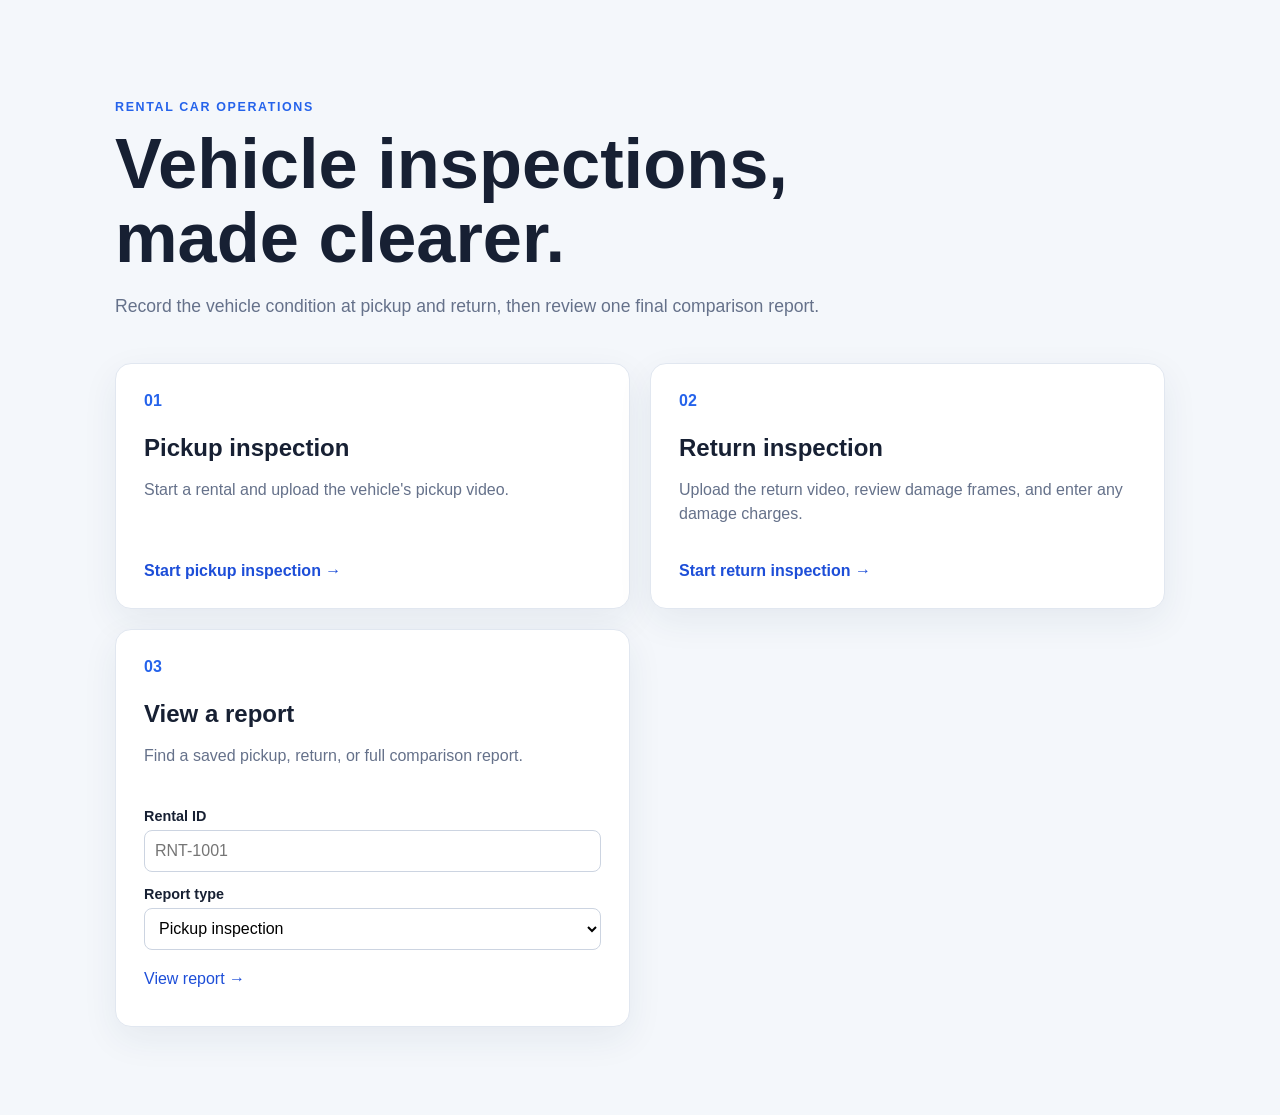
==== templates/index.html @ 2e34ddf4 "Add rental inspection web workflow Co-authored-by: Copilot <223556219+Copilot@users.noreply.github.c" ====
<!doctype html>
<html lang="en">
<head>
  <meta charset="utf-8">
  <meta name="viewport" content="width=device-width, initial-scale=1">
  <title>Rental Car Inspection</title>
  <link rel="stylesheet" href="/style/landing.css">
</head>
<body>
  <main class="landing">
    <header class="hero">
      <p class="eyebrow">RENTAL CAR OPERATIONS</p>
      <h1>Vehicle inspections, made clearer.</h1>
      <p>Record the vehicle condition at pickup and return, then review one final comparison report.</p>
    </header>
    <section class="actions" aria-label="Inspection actions">
      <a class="action-card" href="/pickup">
        <span class="step">01</span>
        <h2>Pickup inspection</h2>
        <p>Start a rental and upload the vehicle's pickup video.</p>
        <span class="action-link">Start pickup inspection <span aria-hidden="true">→</span></span>
      </a>
      <a class="action-card" href="/return">
        <span class="step">02</span>
        <h2>Return inspection</h2>
        <p>Upload the return video, review damage frames, and enter any damage charges.</p>
        <span class="action-link">Start return inspection <span aria-hidden="true">→</span></span>
      </a>
      <form class="action-card report-lookup" action="/reports" method="get">
        <span class="step">03</span>
        <h2>View a report</h2>
        <p>Find a saved pickup, return, or full comparison report.</p>
        <label for="report-rental-id">Rental ID</label>
        <input id="report-rental-id" name="rental_id" required maxlength="80" placeholder="RNT-1001">
        <label for="report-type">Report type</label>
        <select id="report-type" name="report_type">
          <option value="pickup_inspection">Pickup inspection</option>
          <option value="return_inspection">Return inspection</option>
          <option value="final_comparison">Full comparison</option>
        </select>
        <button type="submit" class="action-link">View report <span aria-hidden="true">→</span></button>
        <span id="lookup-error" class="lookup-error" role="alert"></span>
      </form>
    </section>
  </main>
  <script src="/style/landing.js"></script>
</body>
</html>
---- style/landing.css ----
:root {
  color-scheme: light;
  font-family: Inter, Arial, sans-serif;
  color: #172033;
  background: #f4f7fb;
}

* {
  box-sizing: border-box;
}

body {
  margin: 0;
  min-height: 100vh;
}

.landing {
  width: min(1050px, calc(100% - 40px));
  margin: 0 auto;
  padding: 88px 0;
}

.hero {
  max-width: 720px;
  margin-bottom: 42px;
}

.eyebrow {
  color: #2563eb;
  font-size: 0.78rem;
  font-weight: 800;
  letter-spacing: 0.13em;
}

h1 {
  margin: 12px 0;
  font-size: clamp(2.4rem, 6vw, 4.4rem);
  line-height: 1.05;
}

.hero > p:last-child {
  color: #65718a;
  font-size: 1.1rem;
  line-height: 1.6;
}

.actions {
  display: grid;
  grid-template-columns: repeat(2, minmax(0, 1fr));
  gap: 20px;
}

.action-card {
  display: block;
  padding: 28px;
  border: 1px solid #e1e7f0;
  border-radius: 16px;
  background: white;
  color: inherit;
  text-decoration: none;
  box-shadow: 0 12px 36px rgba(32, 52, 86, 0.07);
  transition: transform 150ms ease, box-shadow 150ms ease;
}

a.action-card:hover,
a.action-card:focus-visible {
  transform: translateY(-3px);
  box-shadow: 0 16px 40px rgba(32, 52, 86, 0.13);
}

.action-card:hover,
.action-card:focus-visible {
  transform: translateY(-3px);
  box-shadow: 0 16px 40px rgba(32, 52, 86, 0.13);
}

.step {
  color: #2563eb;
  font-weight: 800;
}

.action-card h2 {
  margin: 24px 0 8px;
}

.action-card p {
  min-height: 48px;
  color: #65718a;
  line-height: 1.5;
}

.action-link {
  display: inline-block;
  margin-top: 20px;
  color: #1d4ed8;
  font-weight: 700;
}

.report-lookup label {
  display: block;
  margin: 14px 0 6px;
  font-size: 0.9rem;
  font-weight: 700;
}

.report-lookup input,
.report-lookup select {
  width: 100%;
  min-height: 42px;
  border: 1px solid #ccd4e1;
  border-radius: 8px;
  padding: 9px 10px;
  background: white;
  font: inherit;
}

.report-lookup button {
  border: 0;
  background: transparent;
  padding: 0;
  cursor: pointer;
  font: inherit;
}

.lookup-error {
  display: block;
  margin-top: 10px;
  color: #991b1b;
}

@media (max-width: 650px) {
  .landing {
    padding: 48px 0;
  }

  .actions {
    grid-template-columns: 1fr;
  }
}
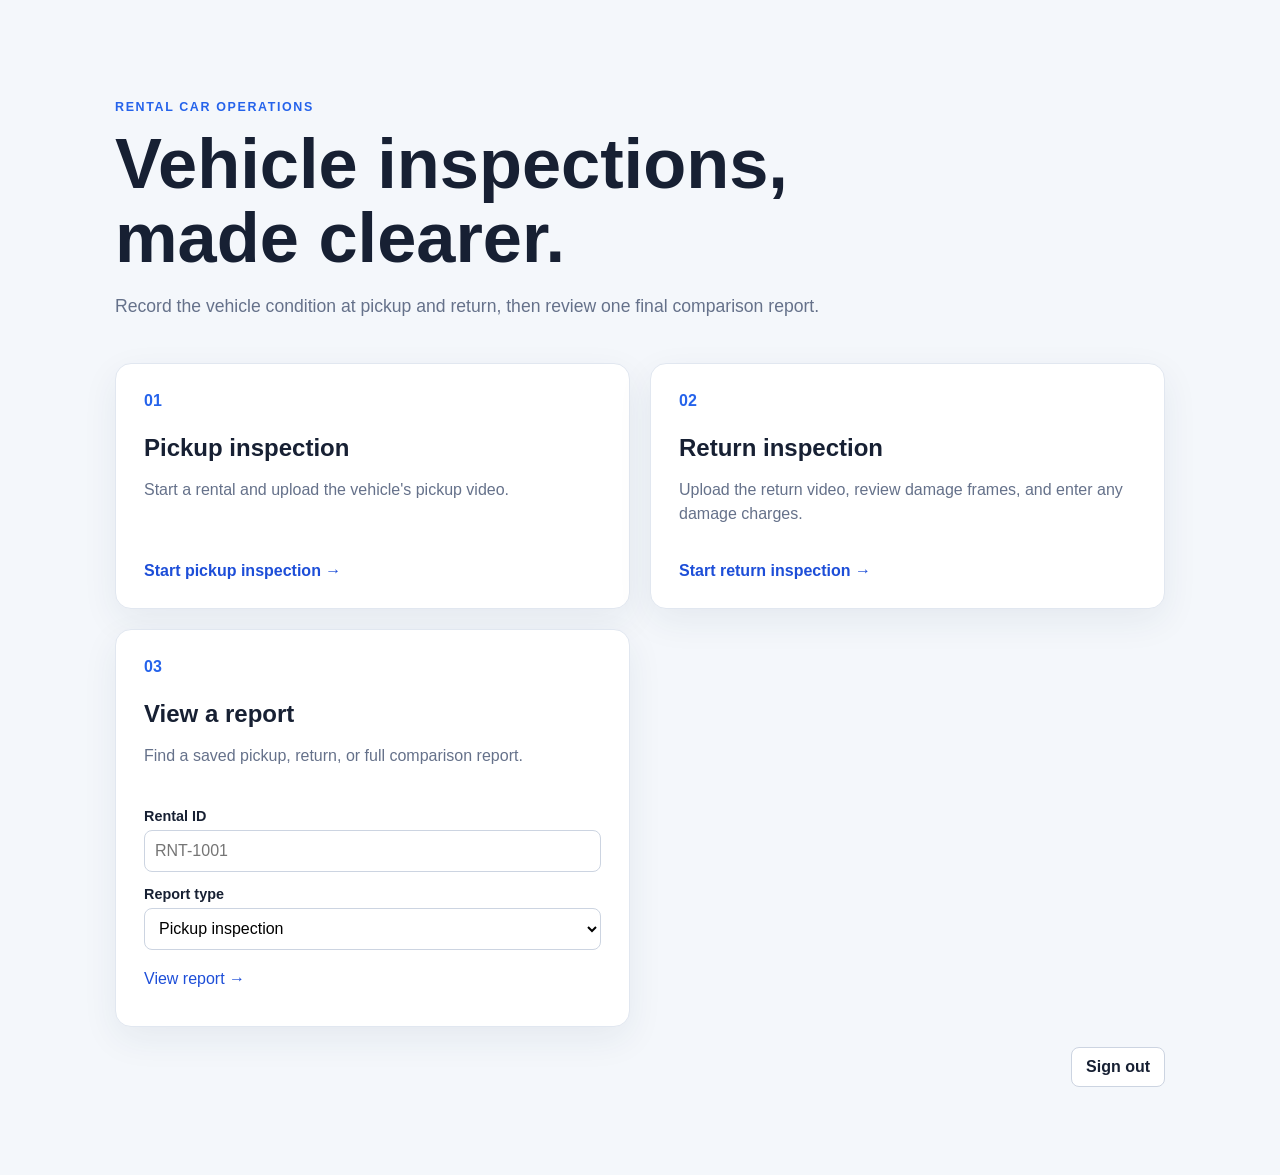
==== commit afa3c782: "Protect public inspection access with login Co-authored-by: Copilot <223556219+Copilot@users.noreply" ====
--- a/templates/index.html
+++ b/templates/index.html
@@ -42,6 +42,9 @@
         <span id="lookup-error" class="lookup-error" role="alert"></span>
       </form>
     </section>
+    <form class="logout-form" action="/auth/logout" method="post">
+      <button type="submit">Sign out</button>
+    </form>
   </main>
   <script src="/style/landing.js"></script>
 </body>
--- a/style/landing.css
+++ b/style/landing.css
@@ -128,6 +128,23 @@
   color: #991b1b;
 }
 
+.logout-form {
+  display: flex;
+  justify-content: flex-end;
+  margin-top: 20px;
+}
+
+.logout-form button {
+  border: 1px solid #ccd4e1;
+  border-radius: 8px;
+  padding: 10px 14px;
+  background: white;
+  color: #172033;
+  font: inherit;
+  font-weight: 700;
+  cursor: pointer;
+}
+
 @media (max-width: 650px) {
   .landing {
     padding: 48px 0;
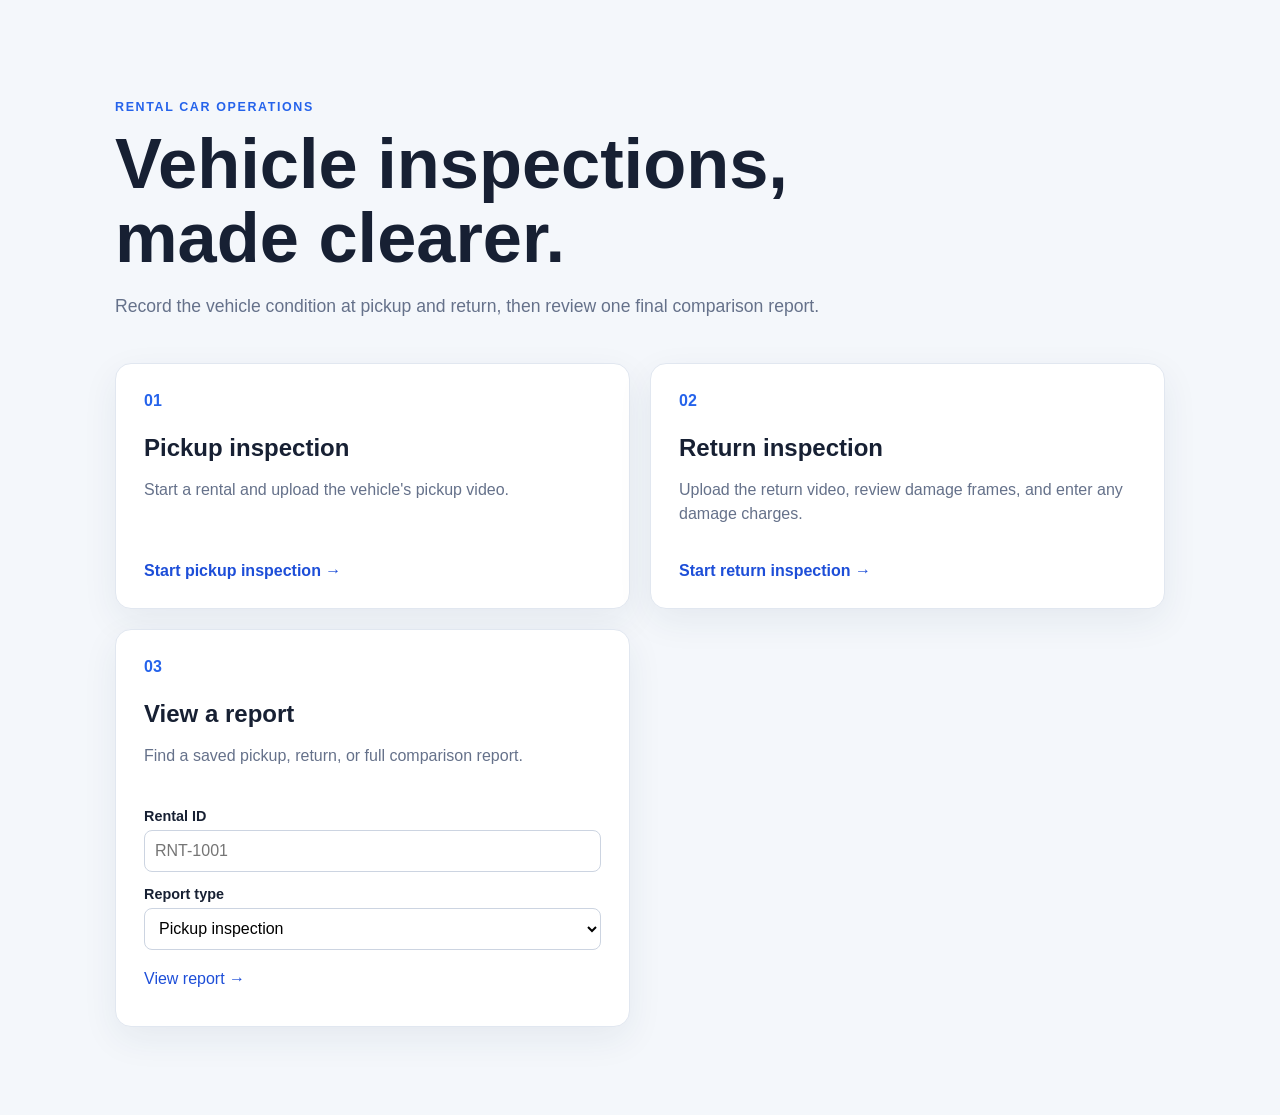
==== commit 05ba45ef: "Revert app deployment authentication changes Co-authored-by: Copilot <223556219+Copilot@users.norepl" ====
--- a/templates/index.html
+++ b/templates/index.html
@@ -42,9 +42,6 @@
         <span id="lookup-error" class="lookup-error" role="alert"></span>
       </form>
     </section>
-    <form class="logout-form" action="/auth/logout" method="post">
-      <button type="submit">Sign out</button>
-    </form>
   </main>
   <script src="/style/landing.js"></script>
 </body>
--- a/style/landing.css
+++ b/style/landing.css
@@ -128,23 +128,6 @@
   color: #991b1b;
 }
 
-.logout-form {
-  display: flex;
-  justify-content: flex-end;
-  margin-top: 20px;
-}
-
-.logout-form button {
-  border: 1px solid #ccd4e1;
-  border-radius: 8px;
-  padding: 10px 14px;
-  background: white;
-  color: #172033;
-  font: inherit;
-  font-weight: 700;
-  cursor: pointer;
-}
-
 @media (max-width: 650px) {
   .landing {
     padding: 48px 0;
